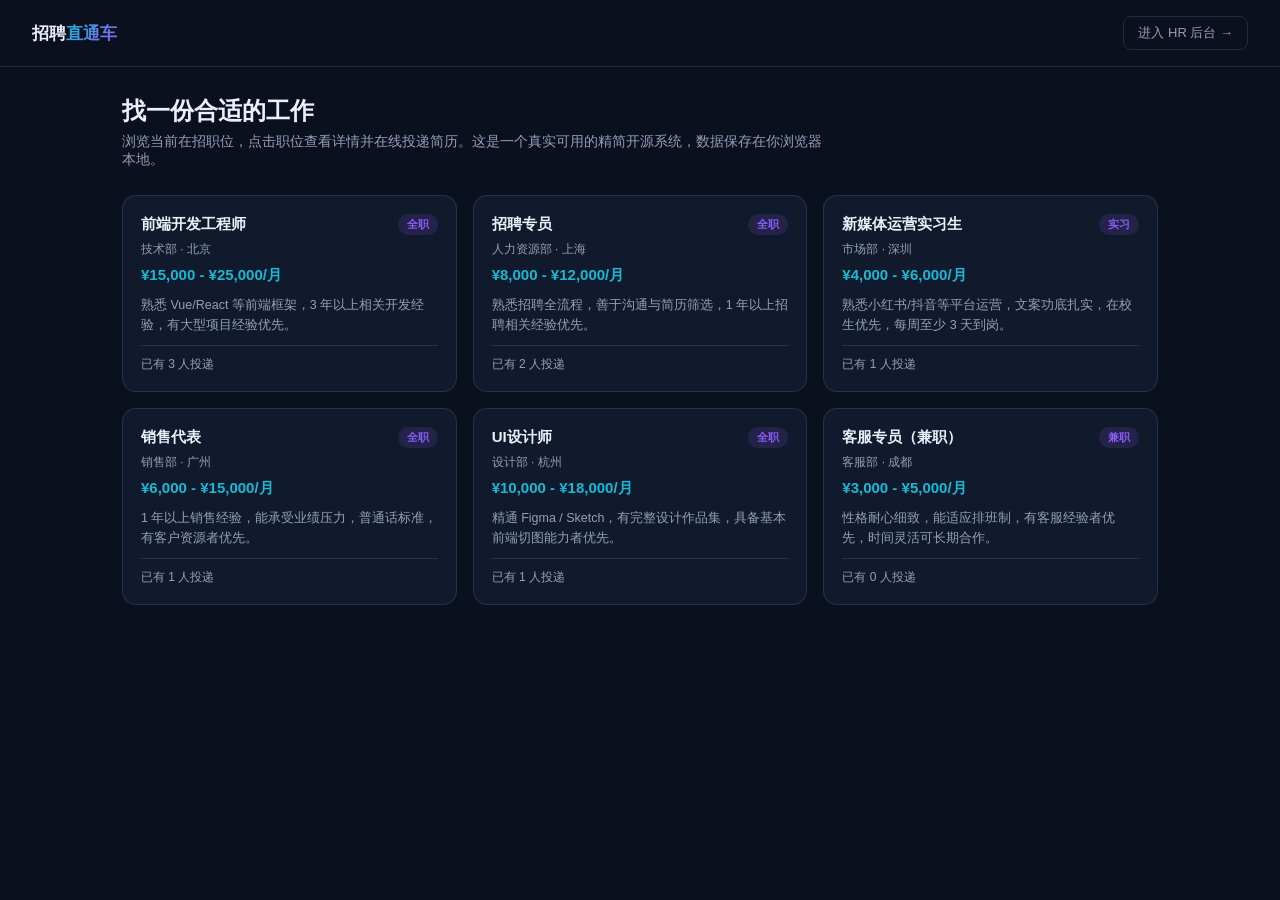
==== index.html @ 4eeb4a0c "Initial commit: functional job board + application tracking system (frontend + admin)" ====
<!DOCTYPE html>
<html lang="zh-CN">
<head>
<meta charset="UTF-8">
<meta name="viewport" content="width=device-width, initial-scale=1.0">
<title>招聘系统（精简开源版）</title>
<meta name="description" content="免费开源的招聘系统精简版：职位浏览、在线投递简历、查看投递人数，后台职位与应聘管理，真实增删改查功能，纯前端+localStorage实现，可作为学习或二次开发起点。">
<link rel="stylesheet" href="style.css">
</head>
<body>
  <header class="topbar">
    <div class="brand">招聘<span class="accent">直通车</span></div>
    <a href="admin.html" class="nav-link">进入 HR 后台 →</a>
  </header>

  <main class="container">
    <div class="page-head">
      <h1>找一份合适的工作</h1>
      <p>浏览当前在招职位，点击职位查看详情并在线投递简历。这是一个真实可用的精简开源系统，数据保存在你浏览器本地。</p>
    </div>
    <div id="jobGrid" class="job-grid"></div>
  </main>

  <div class="modal-backdrop" id="modalBackdrop">
    <div class="modal">
      <button class="modal-close" id="btnCloseModal">&times;</button>
      <h2 id="modalJobTitle"></h2>
      <p class="sub" id="modalJobMeta"></p>
      <div class="booked-ranges" id="jobRequirements"></div>
      <div class="booked-ranges" id="applyCount"></div>
      <div id="modalMsg"></div>
      <form id="applyForm" novalidate>
        <div class="field">
          <label>姓名</label>
          <input id="candidateNameInput" type="text" required placeholder="用于联系你的姓名">
        </div>
        <div class="field">
          <label>手机号</label>
          <input id="phoneInput" type="text" required placeholder="用于 HR 联系你的手机号">
        </div>
        <div class="field">
          <label>简历摘要 / 自我介绍</label>
          <textarea id="resumeInput" rows="4" required placeholder="简单介绍一下你的工作经历、技能或优势"></textarea>
        </div>
        <button type="submit" class="btn btn-primary btn-block">提交应聘申请</button>
      </form>
    </div>
  </div>

  <script src="data.js"></script>
  <script src="script.js"></script>
</body>
</html>
---- style.css ----
:root{--ink:#0A101E;--surface:#111a2c;--surface2:#16223a;--line:rgba(147,160,184,.18);--muted:#93A0B8;--text:#EAF0FA;--cyan:#19B8D4;--violet:#8B5CF6;--green:#3ED598;--red:#F87171;--amber:#F59E0B;--radius:14px;color-scheme:dark}
*{box-sizing:border-box}
body{margin:0;background:var(--ink);color:var(--text);font-family:-apple-system,BlinkMacSystemFont,"Segoe UI","PingFang SC","Microsoft YaHei",sans-serif;min-height:100vh}
a{color:inherit;text-decoration:none}

.topbar{display:flex;align-items:center;justify-content:space-between;padding:16px 32px;border-bottom:1px solid var(--line)}
.brand{font-size:17px;font-weight:700}
.brand .accent{background:linear-gradient(135deg,var(--cyan),var(--violet));-webkit-background-clip:text;background-clip:text;color:transparent}
.nav-link{font-size:13px;color:var(--muted);border:1px solid var(--line);padding:7px 14px;border-radius:8px}
.nav-link:hover{border-color:var(--cyan);color:var(--text)}

.container{max-width:1100px;margin:0 auto;padding:28px 32px}
.page-head h1{font-size:24px;font-weight:700;margin:0 0 6px}
.page-head p{color:var(--muted);font-size:14px;margin:0 0 26px;max-width:700px}

.job-grid{display:grid;grid-template-columns:repeat(auto-fill,minmax(260px,1fr));gap:16px}
.job-card{background:var(--surface);border:1px solid var(--line);border-radius:var(--radius);overflow:hidden;cursor:pointer;transition:transform .2s,border-color .2s}
.job-card:hover{transform:translateY(-3px);border-color:rgba(25,184,212,.4)}
.job-card__body{padding:18px}
.job-card__top{display:flex;align-items:center;justify-content:space-between;gap:8px}
.job-card__top h3{margin:0;font-size:15px}
.job-card__loc{font-size:12px;color:var(--muted);margin:6px 0 8px}
.job-card__price{font-size:15px;font-weight:700;color:var(--cyan);margin-bottom:10px}
.job-card__req{font-size:12.5px;color:var(--muted);margin:0 0 10px;line-height:1.6;display:-webkit-box;-webkit-line-clamp:2;-webkit-box-orient:vertical;overflow:hidden}
.job-card__count{font-size:12px;color:var(--muted);border-top:1px solid var(--line);padding-top:10px}

.modal-backdrop{position:fixed;inset:0;background:rgba(4,8,16,.75);display:none;align-items:center;justify-content:center;padding:20px;z-index:50}
.modal-backdrop.show{display:flex}
.modal{background:var(--surface);border:1px solid var(--line);border-radius:18px;max-width:460px;width:100%;max-height:88vh;overflow:auto;padding:26px}
.modal h2{margin:0 0 6px;font-size:18px}
.modal .sub{color:var(--muted);font-size:12.5px;margin:0 0 18px}
.modal-close{float:right;background:none;border:none;color:var(--muted);font-size:20px;cursor:pointer}

.field{display:flex;flex-direction:column;gap:6px;margin-bottom:14px}
.field label{font-size:12px;color:var(--muted);font-weight:600}
.field input,.field select,.field textarea{background:rgba(147,160,184,.06);border:1px solid var(--line);border-radius:8px;padding:9px 11px;color:var(--text);font-family:inherit;font-size:13.5px;outline:none;width:100%}
.field input:focus,.field select:focus,.field textarea:focus{border-color:var(--cyan)}
.field-row{display:grid;grid-template-columns:1fr 1fr;gap:10px}

.btn{font-family:inherit;font-size:13.5px;font-weight:600;padding:10px 18px;border-radius:9px;border:1px solid var(--line);background:transparent;color:var(--text);cursor:pointer}
.btn:hover{border-color:var(--cyan)}
.btn-primary{background:linear-gradient(135deg,var(--cyan),var(--violet));border:none;color:#06121A}
.btn-block{width:100%}
.btn-sm{padding:5px 11px;font-size:12px}
.btn-danger{border-color:rgba(248,113,113,.4);color:var(--red)}

.msg{margin:0 0 14px;font-size:12.5px;padding:9px 12px;border-radius:8px}
.msg.error{background:rgba(248,113,113,.1);border:1px solid rgba(248,113,113,.3);color:var(--red)}
.msg.success{background:rgba(62,213,152,.1);border:1px solid rgba(62,213,152,.3);color:var(--green)}

.booked-ranges{font-size:12px;color:var(--muted);margin:0 0 16px;padding:10px 12px;background:rgba(147,160,184,.05);border-radius:8px;line-height:1.6}
.booked-ranges strong{color:var(--text)}

/* admin */
.admin-layout{display:flex;min-height:100vh}
.sidebar{width:220px;flex-shrink:0;border-right:1px solid var(--line);padding:20px 14px}
.sidebar .brand{padding:0 10px 20px}
.side-link{display:block;padding:10px 12px;border-radius:9px;font-size:13.5px;color:var(--muted);margin-bottom:4px;cursor:pointer}
.side-link:hover{background:rgba(147,160,184,.06)}
.side-link.active{background:rgba(25,184,212,.12);color:var(--text)}
.admin-main{flex:1;padding:28px 34px;overflow:auto}
.admin-view{display:none}
.admin-view.active{display:block}

.stat-grid{display:grid;grid-template-columns:repeat(4,1fr);gap:14px;margin-bottom:26px}
.stat-card{background:var(--surface);border:1px solid var(--line);border-radius:var(--radius);padding:20px}
.stat-card .num{font-size:26px;font-weight:800}
.stat-card .label{font-size:12px;color:var(--muted);margin-top:4px}

table{width:100%;border-collapse:collapse;font-size:13.5px}
th{text-align:left;padding:10px 12px;color:var(--muted);font-weight:600;border-bottom:1px solid var(--line);font-size:12px}
td{padding:11px 12px;border-bottom:1px solid var(--line)}
.badge{display:inline-block;font-size:11px;font-weight:700;padding:3px 9px;border-radius:999px}
.badge.open{background:rgba(62,213,152,.14);color:var(--green)}
.badge.closed{background:rgba(248,113,113,.14);color:var(--red)}
.badge.type{background:rgba(139,92,246,.14);color:var(--violet)}
.badge.pending{background:rgba(245,158,11,.14);color:var(--amber)}
.badge.interview{background:rgba(25,184,212,.14);color:var(--cyan)}
.badge.hired{background:rgba(62,213,152,.14);color:var(--green)}
.badge.rejected{background:rgba(248,113,113,.14);color:var(--red)}
.table-actions{display:flex;gap:6px;flex-wrap:wrap}
.table-toolbar{display:flex;justify-content:space-between;align-items:center;margin-bottom:16px;gap:12px;flex-wrap:wrap}
.filter-row{display:flex;gap:6px;flex-wrap:wrap}
.filter-btn{font-size:12px;padding:6px 12px;border-radius:999px;border:1px solid var(--line);background:transparent;color:var(--muted);cursor:pointer}
.filter-btn.active{border-color:var(--cyan);color:var(--text)}
.job-filter-select{background:rgba(147,160,184,.06);border:1px solid var(--line);border-radius:8px;padding:8px 11px;color:var(--text);font-family:inherit;font-size:12.5px;outline:none}
.job-filter-select:focus{border-color:var(--cyan)}

@media (max-width:820px){
  .admin-layout{flex-direction:column}
  .sidebar{width:100%;display:flex;overflow-x:auto;border-right:none;border-bottom:1px solid var(--line)}
  .stat-grid{grid-template-columns:repeat(2,1fr)}
}
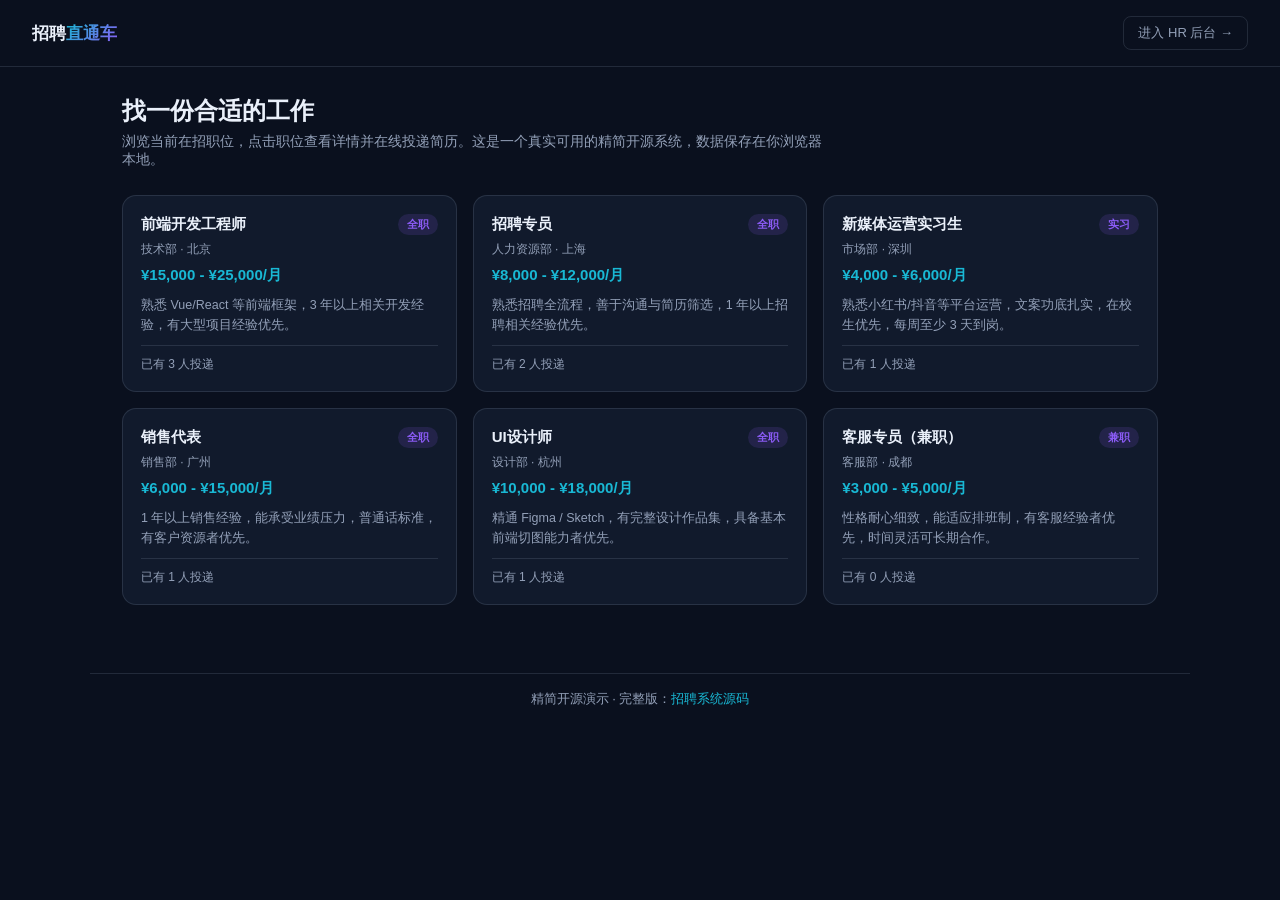
==== commit f68b36ad: "Add footer link to the full commercial product page" ====
--- a/index.html
+++ b/index.html
@@ -49,5 +49,7 @@
 
   <script src="data.js"></script>
   <script src="script.js"></script>
+
+<footer style="margin:40px auto 16px;max-width:1100px;padding:16px 20px 0;border-top:1px solid var(--line,rgba(147,160,184,.18));text-align:center;color:var(--muted,#93A0B8);font-size:13px">精简开源演示 &middot; 完整版：<a href="https://inzyxuashop.com/zhaopin-yuanma.html" target="_blank" rel="noopener" style="color:var(--cyan,#19B8D4);text-decoration:none">招聘系统源码</a></footer>
 </body>
 </html>
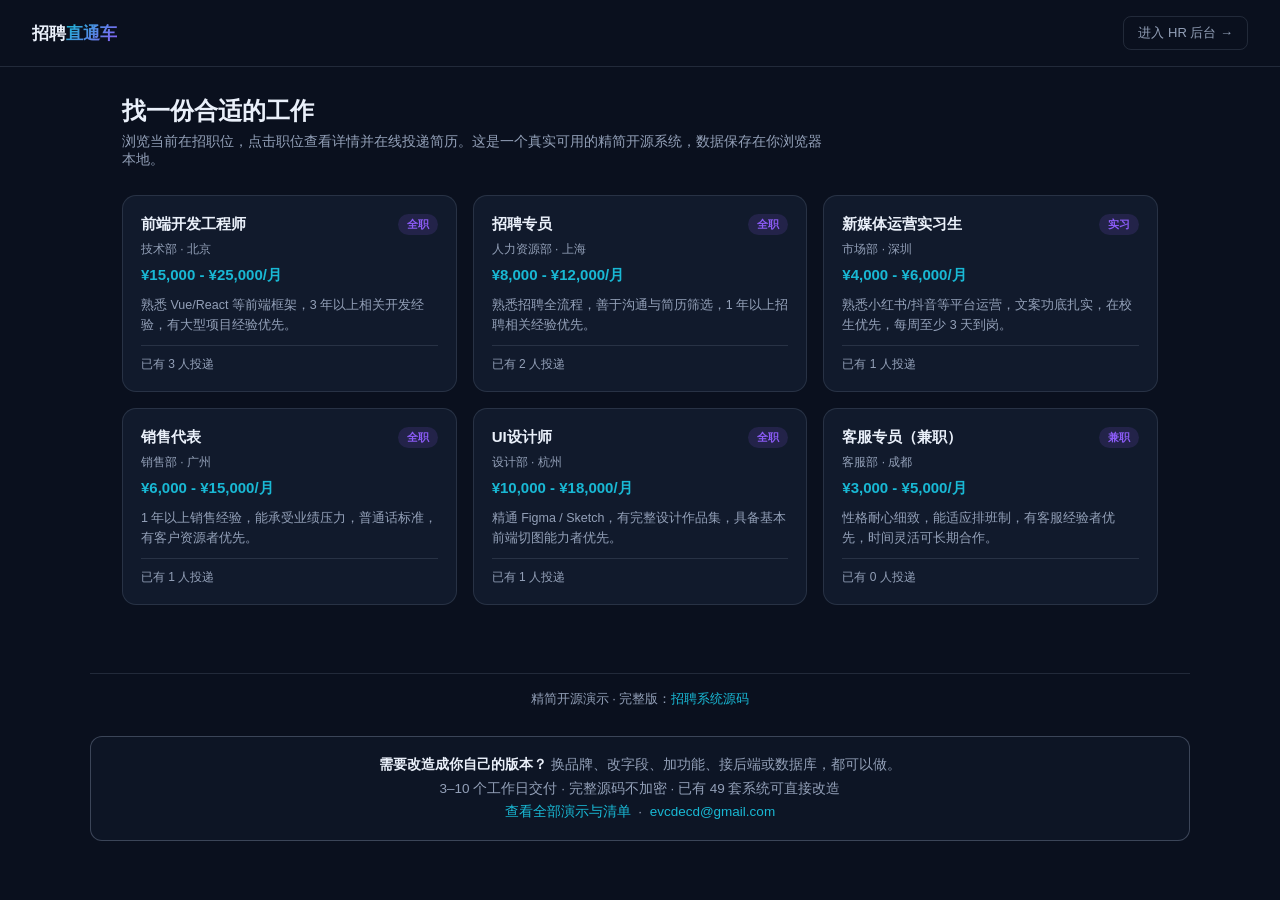
==== commit 3ed11e18: "Add a custom-delivery footer" ====
--- a/index.html
+++ b/index.html
@@ -51,5 +51,15 @@
   <script src="script.js"></script>
 
 <footer style="margin:40px auto 16px;max-width:1100px;padding:16px 20px 0;border-top:1px solid var(--line,rgba(147,160,184,.18));text-align:center;color:var(--muted,#93A0B8);font-size:13px">精简开源演示 &middot; 完整版：<a href="https://inzyxuashop.com/zhaopin-yuanma.html" target="_blank" rel="noopener" style="color:var(--cyan,#19B8D4);text-decoration:none">招聘系统源码</a></footer>
+
+<!-- custom-delivery -->
+<div style="max-width:1100px;margin:28px auto 34px;padding:16px 20px;border:1px solid rgba(147,160,184,.35);border-radius:12px;background:rgba(17,26,44,.55);font:13.5px/1.75 -apple-system,BlinkMacSystemFont,'Segoe UI','PingFang SC','Microsoft YaHei',sans-serif;color:#93a0b8;text-align:center">
+  <strong style="color:#eaf0fa">需要改造成你自己的版本？</strong>
+  换品牌、改字段、加功能、接后端或数据库，都可以做。<br>
+  3–10 个工作日交付 · 完整源码不加密 · 已有 49 套系统可直接改造<br>
+  <a href="https://inzyxuashop.com" style="color:#19b8d4;text-decoration:none">查看全部演示与清单</a>
+  &nbsp;·&nbsp;
+  <a href="mailto:evcdecd@gmail.com" style="color:#19b8d4;text-decoration:none">evcdecd@gmail.com</a>
+</div>
 </body>
-</html>
+</html>
